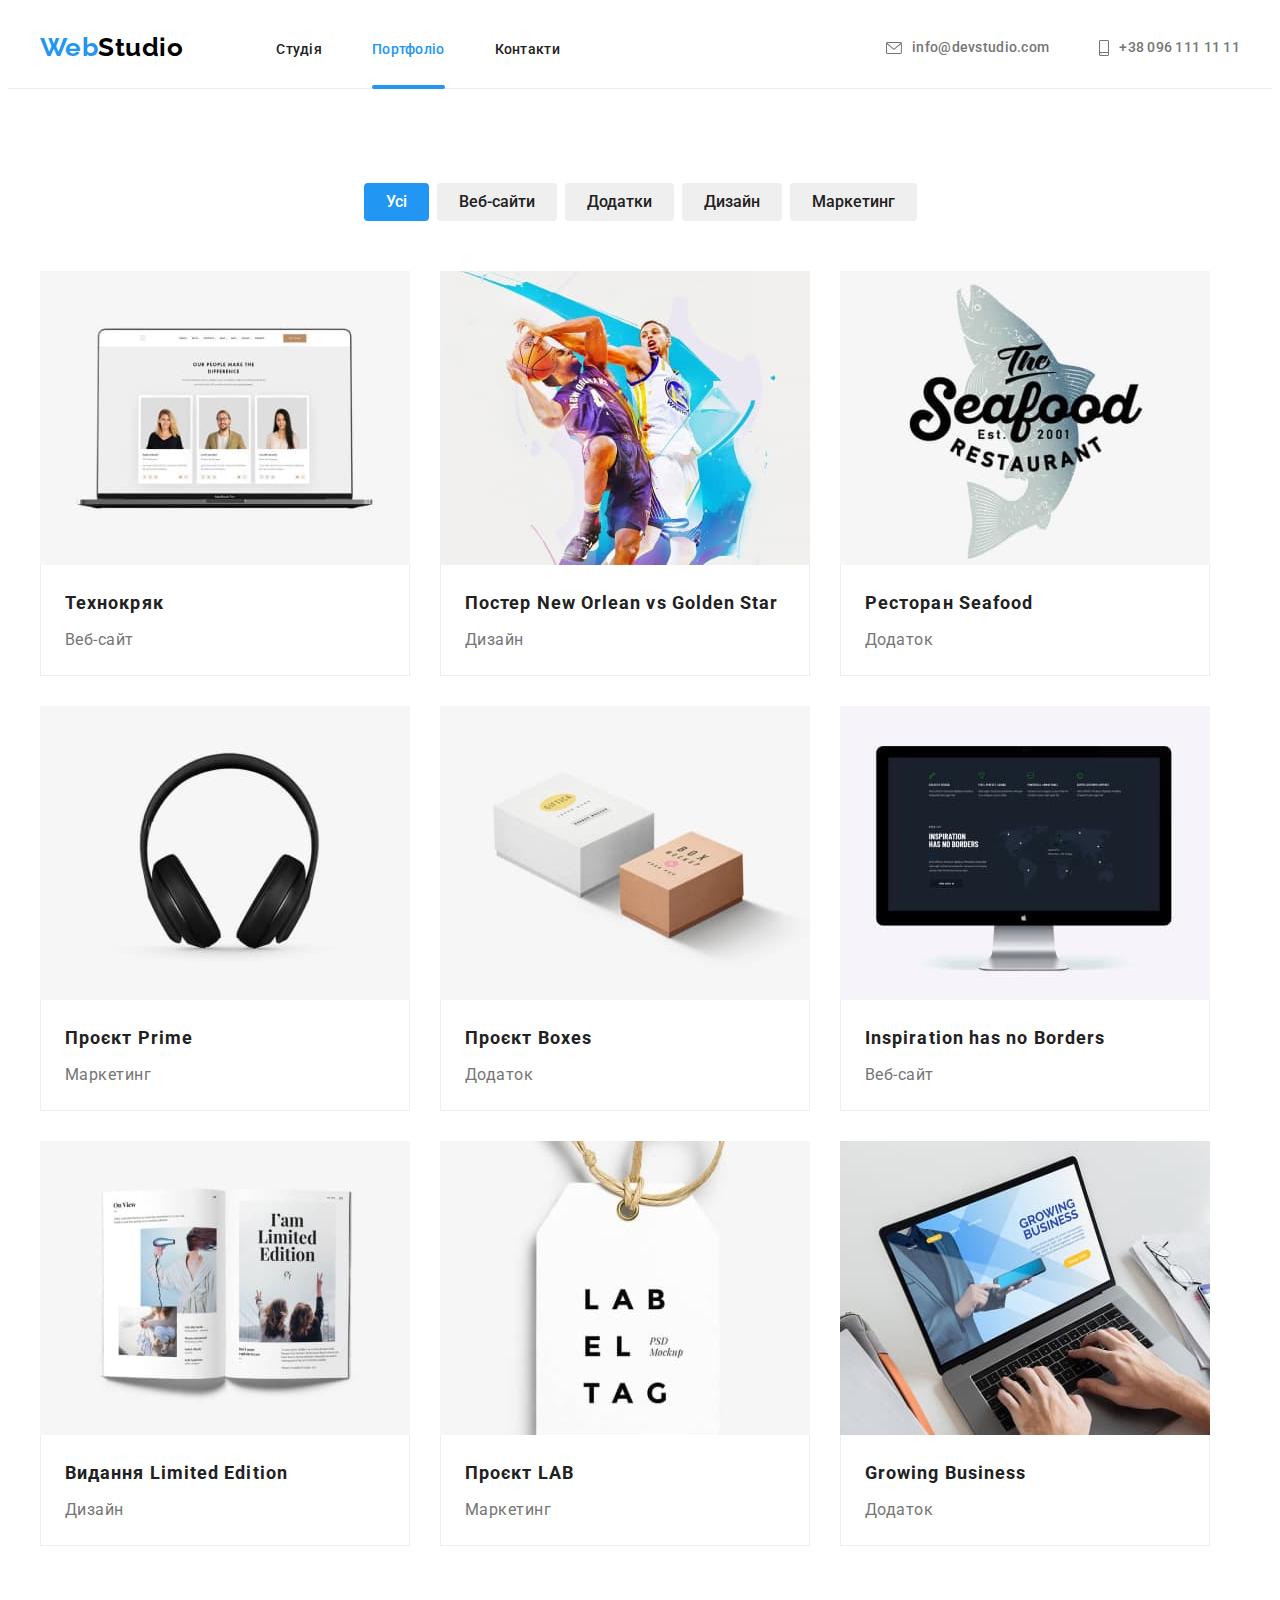
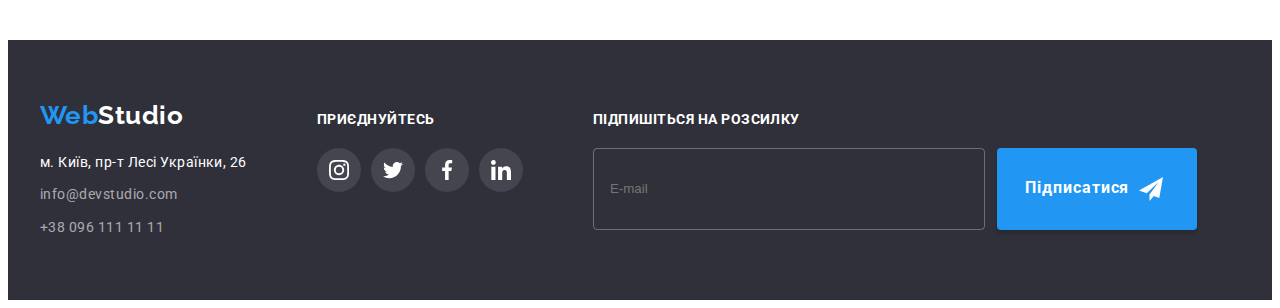
==== portfolio.html @ df845942 "initiolisation commit" ====
<!DOCTYPE html>
<html lang="uk">
  <head>
    <meta charset="UTF-8" />
    <meta http-equiv="X-UA-Compatible" content="IE=edge" />
    <meta name="viewport" content="width=device-width, initial-scale=1.0" />
    <link
      rel="stylesheet"
      href="https://cdnjs.cloudflare.com/ajax/libs/modern-normalize/1.1.0/modern-normalize.min.css"
      integrity="sha512-wpPYUAdjBVSE4KJnH1VR1HeZfpl1ub8YT/NKx4PuQ5NmX2tKuGu6U/JRp5y+Y8XG2tV+wKQpNHVUX03MfMFn9Q=="
      crossorigin="anonymous"
      referrerpolicy="no-referrer"
    />
    <link rel="preconnect" href="https://fonts.googleapis.com" />
    <link rel="preconnect" href="https://fonts.gstatic.com" crossorigin />
    <link rel="preconnect" href="https://fonts.googleapis.com" />
    <link rel="preconnect" href="https://fonts.gstatic.com" crossorigin />
    <link
      href="https://fonts.googleapis.com/css2?family=Raleway:wght@700&family=Roboto:wght@400;500;700;900&display=swap"
      rel="stylesheet"
    />
    <link rel="stylesheet" href="./css/styles.css" />
    <title>Portfolio</title>
  </head>
  <body>
    <header class="header">
      <div class="container header-nav">
        <nav class="flex">
          <a class="logo-header" href="./index.html">
            Web<span class="logo-accent-header">Studio</span></a
          >
          <ul class="list flex main-nav">
            <li class="nav-item">
              <a class="main-nav-link" href="./index.html">Студія</a>
            </li>
            <li class="nav-item">
              <a class="main-nav-link link-current" href="./portfolio.html"
                >Портфоліо</a
              >
            </li>
            <li class="nav-item">
              <a class="main-nav-link" href="">Контакти</a>
            </li>
          </ul>
        </nav>
        <ul class="list flex auth-nav">
          <li class="auth-nav-item">
            <a class="auth-nav-link" href="mailto:info@devstudio.com"
              ><svg class="auth-nav-svg" width="16" height="12">
                <use
                  href="./images/Sprite-optimized.svg#icon-envelope"
                ></use></svg
              >info@devstudio.com</a
            >
          </li>
          <li class="auth-nav-item">
            <a class="auth-nav-link" href="tel:+380961111111"
              ><svg class="auth-nav-svg" width="10" height="16">
                <use
                  href="./images/Sprite-optimized.svg#icon-smartphone"
                ></use></svg
              >+38 096 111 11 11</a
            >
          </li>
        </ul>
      </div>
    </header>
    <main>
      <section class="portfolio">
        <div class="container">
          <h1 class="visually-hidden">Портфоліо</h1>
          <ul class="list portfolio-list">
            <li class="portfolio-button-item">
              <button class="portfolio-button current" type="button">
                Усі
              </button>
            </li>
            <li class="portfolio-button-item">
              <button class="portfolio-button" type="button">Веб-сайти</button>
            </li>
            <li class="portfolio-button-item">
              <button class="portfolio-button" type="button">Додатки</button>
            </li>
            <li class="portfolio-button-item">
              <button class="portfolio-button" type="button">Дизайн</button>
            </li>
            <li class="portfolio-button-item">
              <button class="portfolio-button" type="button">Маркетинг</button>
            </li>
          </ul>
          <ul class="list galary-list">
            <li class="galary-list-item">
              <a href="#" class="galary-list-link">
                <div class="overlay-galary-picture">
                  <img
                    src="./images/portfolio-pic1.jpg"
                    alt="Ноутбук з відкритим веб сайтом"
                    width="370"
                  />
                  <div class="overlay-galary-text">
                    <p class="text">
                      Ресурс пропонує комплексні пропозиції з різним рівнем
                      функціоналу та сервісів. Все це дозволить відвідувачу
                      отримати вичерпні відомості про компанію чи приватну
                      особу.
                    </p>
                  </div>
                </div>
                <div class="portfolio-card-border">
                  <h2 class="portfolio-card-title">Технокряк</h2>
                  <p class="text-galary-list">Веб-сайт</p>
                </div>
              </a>
            </li>
            <li class="galary-list-item">
              <a href="#" class="galary-list-link">
                <div class="overlay-galary-picture">
                  <img
                    src="./images/portfolio-pic2.jpg"
                    alt="Два баскетболісти грають"
                    width="370"
                  />
                  <div class="overlay-galary-text">
                    <p class="text">
                      Ресурс пропонує комплексні пропозиції з різним рівнем
                      функціоналу та сервісів. Все це дозволить відвідувачу
                      отримати вичерпні відомості про компанію чи приватну
                      особу.
                    </p>
                  </div>
                </div>
                <div class="portfolio-card-border">
                  <h2 class="portfolio-card-title">
                    Постер New Orlean vs Golden Star
                  </h2>
                  <p class="text-galary-list">Дизайн</p>
                </div>
              </a>
            </li>
            <li class="galary-list-item">
              <a href="#" class="galary-list-link">
                <div class="overlay-galary-picture">
                  <img
                    src="./images/portfolio-pic3.jpg"
                    alt="Риба"
                    width="370"
                  />
                  <div class="overlay-galary-text">
                    <p class="text">
                      Ресурс пропонує комплексні пропозиції з різним рівнем
                      функціоналу та сервісів. Все це дозволить відвідувачу
                      отримати вичерпні відомості про компанію чи приватну
                      особу.
                    </p>
                  </div>
                </div>
                <div class="portfolio-card-border">
                  <h2 class="portfolio-card-title">Ресторан Seafood</h2>
                  <p class="text-galary-list">Додаток</p>
                </div>
              </a>
            </li>
            <li class="galary-list-item">
              <a href="#" class="galary-list-link">
                <div class="overlay-galary-picture">
                  <img
                    src="./images/portfolio-pic4.jpg"
                    alt="Чорні навушники"
                    width="370"
                  />
                  <div class="overlay-galary-text">
                    <p class="text">
                      Ресурс пропонує комплексні пропозиції з різним рівнем
                      функціоналу та сервісів. Все це дозволить відвідувачу
                      отримати вичерпні відомості про компанію чи приватну
                      особу.
                    </p>
                  </div>
                </div>
                <div class="portfolio-card-border">
                  <h2 class="portfolio-card-title">Проєкт Prime</h2>
                  <p class="text-galary-list">Маркетинг</p>
                </div>
              </a>
            </li>
            <li class="galary-list-item">
              <a href="#" class="galary-list-link">
                <div class="overlay-galary-picture">
                  <img
                    src="./images/portfolio-pic5.jpg"
                    alt="Дві коробки біла і коричнева"
                    width="370"
                  />
                  <div class="overlay-galary-text">
                    <p class="text">
                      Ресурс пропонує комплексні пропозиції з різним рівнем
                      функціоналу та сервісів. Все це дозволить відвідувачу
                      отримати вичерпні відомості про компанію чи приватну
                      особу.
                    </p>
                  </div>
                </div>
                <div class="portfolio-card-border">
                  <h2 class="portfolio-card-title">Проєкт Boxes</h2>
                  <p class="text-galary-list">Додаток</p>
                </div>
              </a>
            </li>
            <li class="galary-list-item">
              <a href="#" class="galary-list-link">
                <div class="overlay-galary-picture">
                  <img
                    src="./images/portfolio-pic6.jpg"
                    alt="Аймак з веб сайтом"
                    width="370"
                  />
                  <div class="overlay-galary-text">
                    <p class="text">
                      Ресурс пропонує комплексні пропозиції з різним рівнем
                      функціоналу та сервісів. Все це дозволить відвідувачу
                      отримати вичерпні відомості про компанію чи приватну
                      особу.
                    </p>
                  </div>
                </div>
                <div class="portfolio-card-border">
                  <h2 class="portfolio-card-title">
                    Inspiration has no Borders
                  </h2>
                  <p class="text-galary-list">Веб-сайт</p>
                </div>
              </a>
            </li>
            <li class="galary-list-item">
              <a href="#" class="galary-list-link">
                <div class="overlay-galary-picture">
                  <img
                    src="./images/portfolio-pic7.jpg"
                    alt="Книжка"
                    width="370"
                  />
                  <div class="overlay-galary-text">
                    <p class="text">
                      Ресурс пропонує комплексні пропозиції з різним рівнем
                      функціоналу та сервісів. Все це дозволить відвідувачу
                      отримати вичерпні відомості про компанію чи приватну
                      особу.
                    </p>
                  </div>
                </div>
                <div class="portfolio-card-border">
                  <h2 class="portfolio-card-title">Видання Limited Edition</h2>
                  <p class="text-galary-list">Дизайн</p>
                </div>
              </a>
            </li>
            <li class="galary-list-item">
              <a href="#" class="galary-list-link">
                <div class="overlay-galary-picture">
                  <img
                    src="./images/portfolio-pic8.jpg"
                    alt="Білий ярличок"
                    width="370"
                  />
                  <div class="overlay-galary-text">
                    <p class="text">
                      Ресурс пропонує комплексні пропозиції з різним рівнем
                      функціоналу та сервісів. Все це дозволить відвідувачу
                      отримати вичерпні відомості про компанію чи приватну
                      особу.
                    </p>
                  </div>
                </div>
                <div class="portfolio-card-border">
                  <h2 class="portfolio-card-title">Проєкт LAB</h2>
                  <p class="text-galary-list">Маркетинг</p>
                </div>
              </a>
            </li>
            <li class="galary-list-item">
              <a href="#" class="galary-list-link">
                <div class="overlay-galary-picture">
                  <img
                    src="./images/portfolio-pic9.jpg"
                    alt="Рука пише на клавіатурі ноутбука"
                    width="370"
                  />
                  <div class="overlay-galary-text">
                    <p class="text">
                      Ресурс пропонує комплексні пропозиції з різним рівнем
                      функціоналу та сервісів. Все це дозволить відвідувачу
                      отримати вичерпні відомості про компанію чи приватну
                      особу.
                    </p>
                  </div>
                </div>
                <div class="portfolio-card-border">
                  <h2 class="portfolio-card-title">Growing Business</h2>
                  <p class="text-galary-list">Додаток</p>
                </div>
              </a>
            </li>
          </ul>
        </div>
      </section>
    </main>
    <footer class="footer">
      <div class="container footer-container">
        <div class="footer-address">
          <a class="logo-footer" href="./index.html">
            Web<span class="logo-accent-footer">Studio</span></a
          >
          <address>
            <ul class="list footer-contacts">
              <li>
                <a
                  class="nav-link-footer"
                  href="https://goo.gl/maps/CPtrU1FHBa2aNyZL9"
                  target="_blank"
                  rel="noopener noreferrer nofollow"
                  >м. Київ, пр-т Лесі Українки, 26</a
                >
              </li>
              <li>
                <a class="nav-footer" href="info@devstudio.com"
                  >info@devstudio.com</a
                >
              </li>
              <li>
                <a class="nav-footer" href="+380961111111">+38 096 111 11 11</a>
              </li>
            </ul>
          </address>
        </div>
        <div>
          <h3 class="footer-link-title">приєднуйтесь</h3>
          <ul class="net-footer-list list">
            <li class="net-footer-list-item">
              <a href="" class="net-footer-link">
                <svg class="net-footer-svg" width="20" height="20">
                  <use
                    href="./images/Sprite-optimized.svg#icon-instagram"
                  ></use></svg
              ></a>
            </li>
            <li class="net-footer-list-item">
              <a href="" class="net-footer-link"
                ><svg class="net-footer-svg" width="20" height="20">
                  <use
                    href="./images/Sprite-optimized.svg#icon-twitter"
                  ></use></svg
              ></a>
            </li>
            <li class="net-footer-list-item">
              <a href="" class="net-footer-link"
                ><svg class="net-footer-svg" width="20" height="20">
                  <use
                    href="./images/Sprite-optimized.svg#icon-facebook"
                  ></use></svg
              ></a>
            </li>
            <li class="net-footer-list-item">
              <a href="" class="net-footer-link"
                ><svg class="net-footer-svg" width="20" height="20">
                  <use
                    href="./images/Sprite-optimized.svg#icon-linkedin"
                  ></use></svg
              ></a>
            </li>
          </ul>
        </div>
        <div>
          <form>
            <h3 class="footer-link-title">Підпишіться на розсилку</h3>
            <div class="footer-form">
              <label for="mail"
                ><input
                  type="email"
                  id="mail"
                  name="mail"
                  class="input-footer"
                  placeholder="E-mail"
              /></label>
              <button type="submit" class="footer-form-button">
                Підписатися <svg class="footer-button-svg" width="24" height="24">
                  <use
                    href="./images/Sprite-optimized.svg#icon-footer-button-svg"
                  ></use>
                </svg>
              </button>
              </div>
          </form>
        </div>
      </div>
    </footer>
  </body>
</html>
---- css/styles.css ----
:root{
    --primary-text-color:#757575;
    --primary-title-color: #212121;
    --accent-color: #2196f3;
    --primary-white-color: #fff;
    --cubic-bezier: cubic-bezier(0.4, 0, 0.2, 1)
}

    .visually-hidden {
        position: absolute;
        white-space: nowrap;
        width: 1px;
        height: 1px;
        overflow: hidden;
        border: 0;
        padding: 0;
        clip: rect(0 0 0 0);
        clip-path: inset(50%);
        margin: -1px;}

        img {
            display: block;
            max-width: 100%;
            height: auto;
        }
    
        .list {
            list-style: none}

        h1,
        h2,
        h3,
        h4,
        h5,
        h6,
        p,
        ul {
        padding: 0;
        margin: 0;
        }
        
    .container {
        width: 1200px;
        margin-left: auto;
        margin-right: auto;
        padding: 0 15px;

    }

    .flex {
        display: flex;
        align-items: center;
    }

    .header{
        border-bottom: 1px solid #ECECEC;
    }

    .header-nav{
        display: flex; 
        align-items: center;
        justify-content: space-between;
        }

.logo-header {
    margin-right: 93px;

    color: var(--accent-color);
    font-size: 26px;
    line-height: 1.19;
    font-family: "Raleway", sans-serif;
    font-weight: 700;
    }


body{
    background-color: var(--primary-white-color);
    color: var(--primary-text-color);
    font-family: "Roboto", sans-serif;
    letter-spacing: 0.03em;}

.logo-accent-header{   
    color: #000;}

.logo-accent-footer{
    color: var(--primary-white-color);
}




.main-nav .nav-item:not(:last-child){
    margin-right: 50px;
}

.main-nav-link {
    position: relative;
        padding-top: 32px;
    padding-bottom: 32px;
    
    color: var(--primary-title-color);
    font-weight: 500;
font-size: 14px;
line-height: 1.14;
letter-spacing: 0.02em;

transition: color 250ms var(--cubic-bezier);
}

.main-nav-link::after{
    position: absolute;
    content: '';
    left: 0;
    bottom: 0;
    transform: scaleX(0);
    transition: transform 250ms var(--cubic-bezier);

    
    width: 100%;
    height: 4px;

    background-color: #2196F3;
border-radius: 2px;
}

.main-nav-link:hover::after{
    transform: scaleX(1);

}

.flex .logo-header{
    padding: 24px 0 25px 0;
}

.main-nav-link:hover, .main-nav-link:focus {
color: var(--accent-color);}

.link-current {
    color: var(--accent-color);
    
}

.link-current::after {
    transform: scaleX(1);
        
}


.auth-nav-link {
    display: flex;
    align-items: center;
    gap: 10px;
    padding-top: 32px;
    padding-bottom: 32px;
    
    color: var(--primary-text-color);
    font-weight: 500;
font-size: 14px;
line-height: 1.14;
letter-spacing: 0.02em;

transition: color 250ms var(--cubic-bezier);
}

.auth-nav-link:hover, .auth-nav-link:focus { 
    color: var(--accent-color);
}

.auth-nav-link:hover .auth-nav-svg, .auth-nav-link:focus .auth-nav-svg { 
    fill: var(--accent-color);
}

    .auth-nav .auth-nav-item:not(:last-child){
        margin-right: 50px;
    }

    .auth-nav-svg{
        fill: var(--primary-text-color);
        transition: fill 250ms var(--cubic-bezier);
        }


.main-section{
    padding-top: 200px;
    padding-bottom: 200px;

    text-align: center;

    background-color:#C4C4C4;
    background-image: linear-gradient(to right, rgba(47, 48, 58, 0.4), rgba(47, 48, 58, 0.4)), url(../images/hero-optimized.jpg);
background-repeat: no-repeat;
background-position: 50% 50%;
max-width: 1600px;
margin: 0 auto;
background-size: cover;
}

h1{
    text-align: center;
        margin-left: auto;
    margin-right: auto;

    font-weight: 900;
font-size: 44px;
line-height: 1.35;
letter-spacing: 0.06em;
text-transform: uppercase;
color: var(--primary-white-color); }

.main-button{
margin-top: 30px;
padding: 10px 32px;
border: 0;

    color: var(--primary-white-color);
    background-color: var(--accent-color);
    font-family: inherit;
    font-weight: 700;
font-size: 16px;
line-height: 1.9;
letter-spacing: 0.05em;
box-shadow: 0px 4px 4px rgba(0, 0, 0, 0.15);
border-radius: 4px;
cursor: pointer; 

transition: background-color 250ms var(--cubic-bezier);
}

.main-button:hover, .main-button:focus {
    background-color: #188CE8;
}

.backdrop.is-hidden{
    opacity: 0;
    visibility: hidden;
    pointer-events: none;
}

.backdrop{
    position: fixed;
    top: 0;
    left: 0;
    z-index: 1;
    opacity: 1;

    width: 100%;
    height: 100%;
    background-color:rgba(0, 0, 0, 0.2);

    transition: opacity 250ms var(--cubic-bezier), visibility 250ms var(--cubic-bezier) ;
    }

    .backdrop.is-hidden .modal{
     transform: translate(-50%, -50%) scale(1.1);
     
     
    }

.modal{
    position: absolute;
    top: 50%;
    left: 50%;
    

    width: 528px;
    height: 581px;
    
    background-color: #fff;
    transform: translate(-50%, -50%) scale(1);
    transition: transform 250ms var(--cubic-bezier);
}

.close-modal{
    position: absolute;
    right: 8px;
    top: 8px;
   
    width: 30px;
    height: 30px;
    border-radius: 50%;
    border: 1px solid rgba(0, 0, 0, 0.1);
    cursor: pointer;

    background-color: var(--primary-white-color);
       
    transition: fill 250ms var(--cubic-bezier);
}

.close-modal:hover, .close-modal:focus{
    fill: var(--accent-color);
}

.advantages-section{
padding-top: 94px;
padding-bottom: 94px;}

.advantages {
    display: flex;
    
}

.background-swg-adwantages{
    height: 120px;
    background-color: #F5F4FA;
    margin-bottom: 30px;
    display: flex;
    align-items: center;
    justify-content: center;
    border-radius: 4px;
}

.form{
    width: 528px;
    padding: 40px;
}

.form-title-container{
    margin-bottom: 12px;
    text-align: center;
}

.form-title{
font-weight: 700;
font-size: 20px;
line-height: 1.15;

color: #212121;
}

.form-field{
    display: flex;
    flex-direction: column;
    margin-bottom: 10px;
}

.form-field input{
    height: 40px;
    padding-left: 40px;
    width: 100%;

    border: 1px solid rgba(33, 33, 33, 0.2);
    border-radius: 4px;
}

.form-field input::placeholder{
    color: rgba(117, 117, 117, 0.5);
    }

.form-label{
    margin-bottom: 4px;

    font-size: 12px;
}


textarea{
    height: 120px;
    padding: 12px 16px;

    resize: none;
    font-size: 12px;
    
    border: 1px solid rgba(33, 33, 33, 0.2);
    border-radius: 4px;

    transition: border-color 250ms var(--cubic-bezier);
}

textarea:hover, textarea:focus{
    border-color: var(--accent-color);
}

.checkbox-container{
    position: relative;
    display: flex;
    
    margin-top: 20px;
    
    font-size: 14px;
    line-height: 1.7;
    
}

.checkbox-svg{
    position: absolute;
    top: 50%;
    left: 14px;
    transform: translateY(-50%);

    fill: var(--primary-white-color);
    border: 2px solid #000;
    border-radius: 2px;
    background-color: var(--primary-white-color);
}

.agreement-link{
    position: relative;

    color: var(--accent-color);
    
}

.agreement-link::after{
    position: absolute;
    content: '';
    left: 0;
    bottom: 0;
    width: 100%;
    border-bottom: 1px solid var(--accent-color);
    
    

}

.checkbox-label{
    padding-left: 37px;
}


.checkbox-input:checked + .checkbox-svg{
    fill: var(--primary-white-color);
    background-color: var(--accent-color);
    border: none;
}  


.sumbit-button{
    margin-top: 30px;
    padding: 10px 52px;
    border: 0;
    
    color: var(--primary-white-color);
    background-color: var(--accent-color);
    font-family: inherit;
    font-weight: 700;
    font-size: 16px;
    line-height: 1.9;
    letter-spacing: 0.06em;
    box-shadow: 0px 4px 4px rgba(0, 0, 0, 0.15);
    border-radius: 4px;
    cursor: pointer; 
    
    transition: background-color 250ms var(--cubic-bezier);
    }
    
    .sumbit-button:hover, .sumbit-button:focus {
        background-color: #188CE8;
    }

.submit-button-container{
    display: flex;
    justify-content: center;
}

.form-control{
    position: relative;
}

.form-input{
    font-size: 14px;
    transition: border-color 250ms var(--cubic-bezier);
}

.form-input:hover, .form-input:focus {
    border-color: var(--accent-color);
}

.form-input:hover + .form-svg, .form-input:focus + .form-svg{
    fill: var(--accent-color);
}


.form-svg{
    position: absolute;
    top: 50%;
    left: 12px;
    transform: translateY(-50%);
    transition: fill 250ms var(--cubic-bezier);

    }

.advantages-item{
        width: 270px;
    
}

.advantages-item:not(:last-child){
    margin-right: 30px;
    margin-left: 0;
}

.title-advantage{
    margin-bottom: 10px;
    font-weight: 700;
font-size: 14px;
line-height: 1.14;

color: var(--primary-title-color);}

.text-advantages{
    font-weight: 400;
font-size: 14px;
line-height: 1.7;
}

.employment-section{
    padding-bottom: 94px;
}

.employment-title{
    margin-bottom: 50px;
    text-align: center;
    font-weight: 700;
    font-size: 36px;
    line-height: 1.16;
    
    color: var(--primary-title-color)}

.employment{
    display: flex;
        }

    .employment-item:not(:last-child){
        margin-right: 30px;
    }

    .employment-item{
        position: relative;
        overflow: hidden;
        }

    .employment-text{
        position: absolute;
        width: 100%;
        height: 70px;
        bottom: 0;
                                     
        padding-top: 27px;
        padding-bottom: 27px;

        background-color: rgba(47, 48, 58, 0.8);
    }

    .employment-title-img{
        font-weight: 700;
        font-size: 14px;
line-height: 1.14;
text-align: center;
text-transform: uppercase;

color: #FFFFFF;
    }

    

.team-section {
    padding-top: 94px;
    padding-bottom: 94px;
    background-color: #f5f4fA;}

.team-title{
        margin-bottom: 50px;
    
    text-align: center;
    font-weight: 700;
    font-size: 36px;
    line-height: 1.16;
        color: var(--primary-title-color)}

        .team-list{
            display: flex;
                    }

    

.card-team{ background-color: var(--primary-white-color);
width: 270px;
box-shadow: 0px 1px 3px rgba(0, 0, 0, 0.12), 0px 1px 1px rgba(0, 0, 0, 0.14), 0px 2px 1px rgba(0, 0, 0, 0.2);
border-radius: 0px 0px 4px 4px;

}

.card-team:not(:last-child){
    margin-right: 30px;
}

.card-team-title{
    margin-bottom: 10px;
    margin-top: 30px;

    font-weight: 500;
font-size: 16px;
line-height: 1.2;
text-align: center;
color: var(--primary-title-color);}

.card-team-text {
margin-bottom: 16px;

    font-size: 16px;
line-height: 1.2;
text-align: center;
}

.net-list{
    display: flex;
    justify-content: center;
    gap: 10px;
    padding-bottom: 30px;
}


.net-link {
    display: flex;
    justify-content: center;
    align-items: center;
    height: 44px;
    width: 44px;
    border-radius: 50%;
    
    transition: background-color 250ms var(--cubic-bezier);
   }

.net-link:hover, .net-link:focus{
    background-color: var(--accent-color);
    border-radius: 50%;
}

.net-link:hover .net-svg, .net-link:focus .net-svg{
    fill: var(--primary-white-color);

}

.net-svg{
    fill: #AFB1B8;
    transition: fill 250ms var(--cubic-bezier);
}


.clients-section {
    padding-top: 94px;
    padding-bottom: 94px;
}

.clients-title {
    margin-bottom: 50px;
    
    text-align: center;
    font-weight: 700;
    font-size: 36px;
    line-height: 1.16;
        color: var(--primary-title-color)
}

.clients-list {
    display: flex;
    gap: 30px;
}
.clients-list-item {
    width: calc((100%-150px)/6);
    
}

.clients-link {
    display: flex;
    justify-content: center;
    align-items: center;
    height: 92px;

    border: 1px solid #AFB1B8;
    border-radius: 4px;
   
    transition: border 250ms var(--cubic-bezier);
    }

    .clients-link:hover, .clients-link:focus{
        border: 1px solid var(--accent-color);
        border-radius: 4px; 
    }

    .clients-link:hover .clients-svg,.clients-link:focus .clients-svg{
        fill: var(--accent-color);
    }

.clients-svg{
    fill: #AFB1B8;
    transition: fill 250ms var(--cubic-bezier);
}



.logo-footer {
    display: block;
margin-bottom: 20px;

    color: var(--accent-color);
    font-size: 26px;
    line-height: 1.19;
    font-family: "Raleway", sans-serif;
    font-weight: 700;
    }
.footer-address{
    display: flex;
    flex-direction: column;
    
}

.footer-container{
    display: flex;
    align-items: baseline;
    gap: 70px;
}

.footer-link{
    padding-top: 12px;
}

.footer-link-title{
padding-bottom: 20px;

font-weight: 700;
font-size: 14px;
line-height: 1.14;
text-transform: uppercase;

color: var(--primary-white-color);


}

    .footer-contacts{
        display: flex;
        flex-direction: column;
        gap: 9px;
        }

    .net-footer-list{
        display: flex;
        justify-content: center;
        gap: 10px;
        
    }
    
    
    .net-footer-link {
        display: flex;
        justify-content: center;
        align-items: center;
        height: 44px;
        width: 44px;

        background-color: rgba(255, 255, 255, 0.1);
        border-radius: 50%;
 
        transition: background-color 250ms var(--cubic-bezier);
        }
    
    .net-footer-link:hover, .net-footer-link:focus{
        background-color: var(--accent-color);
        border-radius: 50%;
    }
    
    
    .net-footer-svg{
        fill: var(--primary-white-color)
    }

a {text-decoration: none;}

.portfolio{
padding-top: 94px;
padding-bottom: 94px;    
}

.portfolio-list{
    display: flex;
    justify-content: center;

    margin-bottom: 50px;
}

.portfolio-button-item:not(:last-child){
    margin-right: 8px;
}

    .portfolio-button{
        display: inline-block;
        padding: 6px 22px;

font-family: inherit;
font-weight: 500;
font-size: 16px;
line-height: 1.6;
text-align: center;
border-radius: 4px;
border: 0;
color: var(--primary-title-color);

transition: background-color 250ms var(--cubic-bezier),box-shadow 250ms var(--cubic-bezier),color 250ms var(--cubic-bezier);

}

.portfolio-button:hover, .portfolio-button:focus, .portfolio-button:active{
    color: var(--primary-white-color);
    background-color: var(--accent-color);
    box-shadow: 0px 3px 1px rgba(0, 0, 0, 0.1), 0px 1px 2px rgba(0, 0, 0, 0.08), 0px 2px 2px rgba(0, 0, 0, 0.12);
border-radius: 4px;}

.portfolio-card-title {
    margin-bottom: 4px;

font-weight: 700;
font-size: 18px;
line-height: 2;
letter-spacing: 0.06em;
color: var(--primary-title-color);}

.portfolio-card-border{
    padding: 20px 24px;

    border-bottom: 1px solid #EEEEEE;
    border-left: 1px solid #EEEEEE;
    border-right: 1px solid #EEEEEE;
    }

.galary-list{
    display: flex;
    flex-wrap: wrap;
    margin: -15px;
    }

.galary-list-item{
    width: 370px;
    margin: 15px;
    
}

.galary-list-link{
    display: block;

    transition: box-shadow 250ms var(--cubic-bezier);
}

.galary-list-link:hover, .galary-list-link:focus{
    box-shadow: 0px 1px 1px rgba(0, 0, 0, 0.12), 0px 4px 4px rgba(0, 0, 0, 0.06), 1px 4px 6px rgba(0, 0, 0, 0.16);
}


.overlay-galary-picture {
    position: relative;
    overflow: hidden;
    
}
.overlay-galary-text {
    position: absolute;
    width: 100%;
    height: 100%;
    transition: transform 250ms cubic-bezier(0.4, 0, 0.2, 1);
    
    padding: 63px 24px;

    background-color: rgba(33, 150, 243, 0.9);
    
}

.galary-list-link:hover .overlay-galary-text, .galary-list-link:focus .overlay-galary-text {
    transform: translateY(-100%);
    
    }

.text{
    color: var(--primary-white-color);
    font-size: 18px;
    line-height: 1.55;
}

.text-galary-list{
    color: var(--primary-text-color);
    font-size: 16px;
    line-height: 1.875;
}

.footer {
    background-color: #2f303a;
    padding: 60px 0;

}


address{font-style: normal;}

.nav-footer {
    font-weight: 400;
    font-size: 14px;
    line-height: 1.7;
    color: rgba(255, 255, 255, 0.6);
    
    transition: color 250ms var(--cubic-bezier);
    }

.nav-link-footer{
    font-weight: 400;
    font-size: 14px;
    line-height: 1.7;
    
    color: var(--primary-white-color);
    
}

    .nav-footer:hover, .nav-footer:focus {
        color: var(--accent-color);
    }

    .footer-form-button{
        display: flex;
        align-items: center;
        gap: 10px;

        padding: 10px 28px;
        border: 0;
        min-width: 200px;
        
        text-align: left;
        color: var(--primary-white-color);
        background-color: var(--accent-color);
        font-family: inherit;
        font-weight: 700;
        font-size: 16px;
        line-height: 1.9;
        letter-spacing: 0.06em;
        box-shadow: 0px 4px 4px rgba(0, 0, 0, 0.15);
        border-radius: 4px;
        cursor: pointer; 
        
        transition: background-color 250ms var(--cubic-bezier);
        }
    
.footer-form-button:hover, .footer-form-button:focus {
background-color: #188CE8;
}

.footer-button-svg{
    fill: var(--primary-white-color);
}

.footer-form{
    display: flex;
    gap: 12px;
}

.input-footer{
width: 358px;
height: 50px;

padding: 15px 16px;


background-color: transparent;
color: var(--primary-white-color);

border: 1px solid rgba(255, 255, 255, 0.3);
border-radius: 4px;
}


input:-webkit-autofill,
input:-webkit-autofill:focus {
    transition: background-color 600000s 0s, color 600000s 0s;
}
input[data-autocompleted] {
    background-color: transparent !important;
}

.current{background-color: var(--accent-color);
color: var(--primary-white-color);}
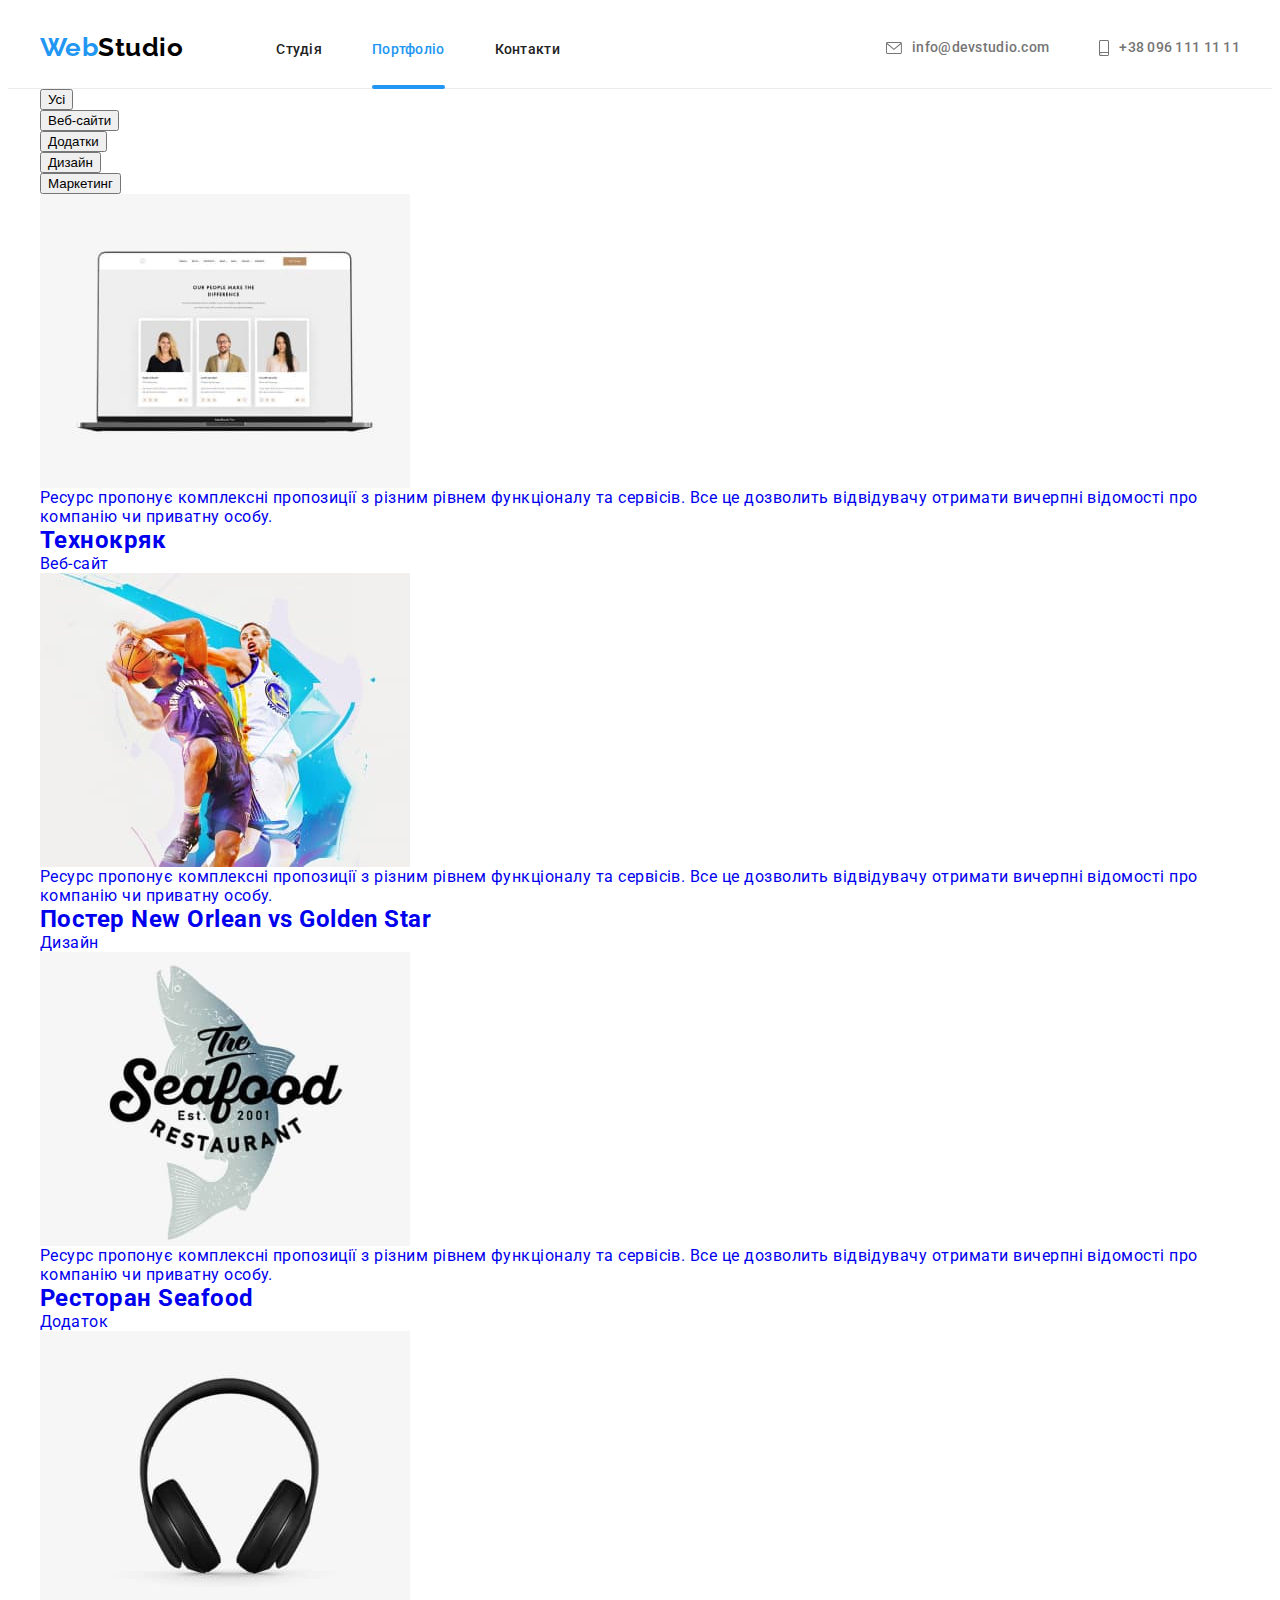
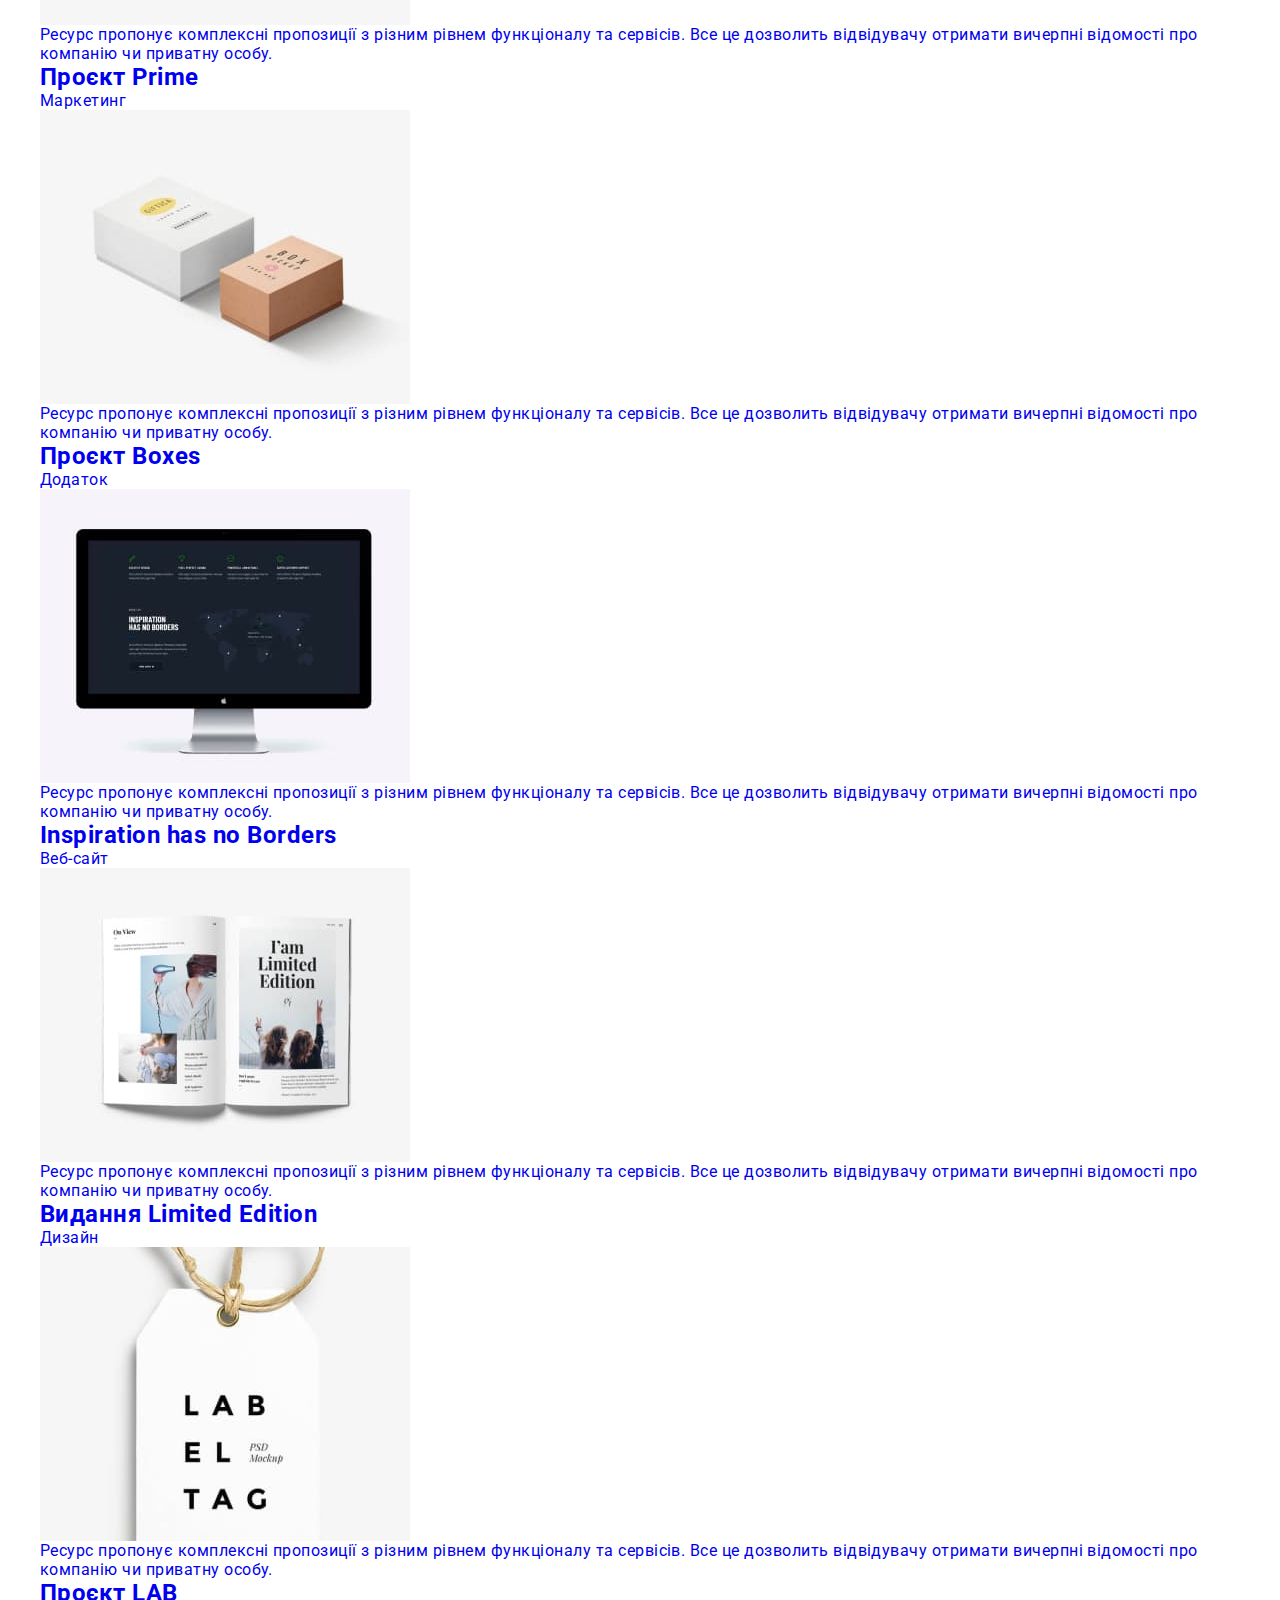
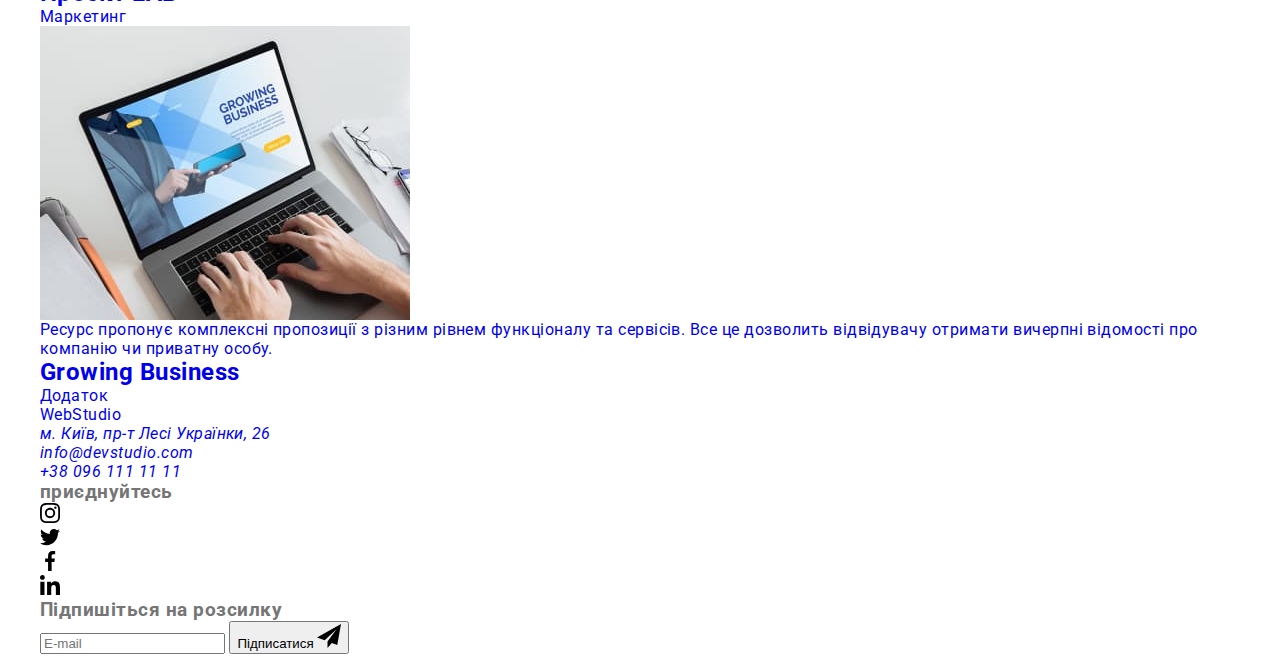
==== commit cd864b35: "started add sass in project" ====
--- a/portfolio.html
+++ b/portfolio.html
@@ -19,43 +19,43 @@
       href="https://fonts.googleapis.com/css2?family=Raleway:wght@700&family=Roboto:wght@400;500;700;900&display=swap"
       rel="stylesheet"
     />
-    <link rel="stylesheet" href="./css/styles.css" />
+    <link rel="stylesheet" href="./css/portfolio.min.css" />
     <title>Portfolio</title>
   </head>
   <body>
     <header class="header">
       <div class="container header-nav">
         <nav class="flex">
-          <a class="logo-header" href="./index.html">
-            Web<span class="logo-accent-header">Studio</span></a
+          <a class="header__logo" href="./index.html">
+            Web<span class="header__logo-accent">Studio</span></a
           >
           <ul class="list flex main-nav">
-            <li class="nav-item">
-              <a class="main-nav-link" href="./index.html">Студія</a>
-            </li>
-            <li class="nav-item">
-              <a class="main-nav-link link-current" href="./portfolio.html"
+            <li class="main-nav__item">
+              <a class="main-nav__link" href="./index.html">Студія</a>
+            </li>
+            <li class="main-nav__item">
+              <a class="main-nav__link link-current" href="./portfolio.html"
                 >Портфоліо</a
               >
             </li>
-            <li class="nav-item">
-              <a class="main-nav-link" href="">Контакти</a>
+            <li class="main-nav__item">
+              <a class="main-nav__link" href="">Контакти</a>
             </li>
           </ul>
         </nav>
         <ul class="list flex auth-nav">
-          <li class="auth-nav-item">
-            <a class="auth-nav-link" href="mailto:info@devstudio.com"
-              ><svg class="auth-nav-svg" width="16" height="12">
+          <li class="auth-nav__item">
+            <a class="auth-nav__link" href="mailto:info@devstudio.com"
+              ><svg class="auth-nav__icon" width="16" height="12">
                 <use
                   href="./images/Sprite-optimized.svg#icon-envelope"
                 ></use></svg
               >info@devstudio.com</a
             >
           </li>
-          <li class="auth-nav-item">
-            <a class="auth-nav-link" href="tel:+380961111111"
-              ><svg class="auth-nav-svg" width="10" height="16">
+          <li class="auth-nav__item">
+            <a class="auth-nav__link" href="tel:+380961111111"
+              ><svg class="auth-nav__icon" width="10" height="16">
                 <use
                   href="./images/Sprite-optimized.svg#icon-smartphone"
                 ></use></svg
@@ -69,234 +69,232 @@
       <section class="portfolio">
         <div class="container">
           <h1 class="visually-hidden">Портфоліо</h1>
-          <ul class="list portfolio-list">
-            <li class="portfolio-button-item">
-              <button class="portfolio-button current" type="button">
+          <ul class="list portfolio__list">
+            <li class="portfolio__button-item">
+              <button class="portfolio__button current" type="button">
                 Усі
               </button>
             </li>
-            <li class="portfolio-button-item">
-              <button class="portfolio-button" type="button">Веб-сайти</button>
-            </li>
-            <li class="portfolio-button-item">
-              <button class="portfolio-button" type="button">Додатки</button>
-            </li>
-            <li class="portfolio-button-item">
-              <button class="portfolio-button" type="button">Дизайн</button>
-            </li>
-            <li class="portfolio-button-item">
-              <button class="portfolio-button" type="button">Маркетинг</button>
+            <li class="portfolio__button-item">
+              <button class="portfolio__button" type="button">Веб-сайти</button>
+            </li>
+            <li class="portfolio__button-item">
+              <button class="portfolio__button" type="button">Додатки</button>
+            </li>
+            <li class="portfolio__button-item">
+              <button class="portfolio__button" type="button">Дизайн</button>
+            </li>
+            <li class="portfolio__button-item">
+              <button class="portfolio__button" type="button">Маркетинг</button>
             </li>
           </ul>
-          <ul class="list galary-list">
-            <li class="galary-list-item">
-              <a href="#" class="galary-list-link">
-                <div class="overlay-galary-picture">
+          <ul class="list galary__list">
+            <li class="galary__item">
+              <a href="#" class="galary__link">
+                <div class="galary__overlay-picture">
                   <img
                     src="./images/portfolio-pic1.jpg"
                     alt="Ноутбук з відкритим веб сайтом"
                     width="370"
                   />
-                  <div class="overlay-galary-text">
-                    <p class="text">
-                      Ресурс пропонує комплексні пропозиції з різним рівнем
-                      функціоналу та сервісів. Все це дозволить відвідувачу
-                      отримати вичерпні відомості про компанію чи приватну
-                      особу.
-                    </p>
-                  </div>
-                </div>
-                <div class="portfolio-card-border">
-                  <h2 class="portfolio-card-title">Технокряк</h2>
-                  <p class="text-galary-list">Веб-сайт</p>
-                </div>
-              </a>
-            </li>
-            <li class="galary-list-item">
-              <a href="#" class="galary-list-link">
-                <div class="overlay-galary-picture">
+                  <div class="galary__overlay-text">
+                    <p class="galary__text">
+                      Ресурс пропонує комплексні пропозиції з різним рівнем
+                      функціоналу та сервісів. Все це дозволить відвідувачу
+                      отримати вичерпні відомості про компанію чи приватну
+                      особу.
+                    </p>
+                  </div>
+                </div>
+                <div class="galary__card-border">
+                  <h2 class="galary__card-title">Технокряк</h2>
+                  <p class="galary__card-text">Веб-сайт</p>
+                </div>
+              </a>
+            </li>
+            <li class="galary__item">
+              <a href="#" class="galary__link">
+                <div class="galary__overlay-picture">
                   <img
                     src="./images/portfolio-pic2.jpg"
                     alt="Два баскетболісти грають"
                     width="370"
                   />
-                  <div class="overlay-galary-text">
-                    <p class="text">
-                      Ресурс пропонує комплексні пропозиції з різним рівнем
-                      функціоналу та сервісів. Все це дозволить відвідувачу
-                      отримати вичерпні відомості про компанію чи приватну
-                      особу.
-                    </p>
-                  </div>
-                </div>
-                <div class="portfolio-card-border">
-                  <h2 class="portfolio-card-title">
+                  <div class="galary__overlay-text">
+                    <p class="galary__text">
+                      Ресурс пропонує комплексні пропозиції з різним рівнем
+                      функціоналу та сервісів. Все це дозволить відвідувачу
+                      отримати вичерпні відомості про компанію чи приватну
+                      особу.
+                    </p>
+                  </div>
+                </div>
+                <div class="galary__card-border">
+                  <h2 class="galary__card-title">
                     Постер New Orlean vs Golden Star
                   </h2>
-                  <p class="text-galary-list">Дизайн</p>
-                </div>
-              </a>
-            </li>
-            <li class="galary-list-item">
-              <a href="#" class="galary-list-link">
-                <div class="overlay-galary-picture">
+                  <p class="galary__card-text">Дизайн</p>
+                </div>
+              </a>
+            </li>
+            <li class="galary__item">
+              <a href="#" class="galary__link">
+                <div class="galary__overlay-picture">
                   <img
                     src="./images/portfolio-pic3.jpg"
                     alt="Риба"
                     width="370"
                   />
-                  <div class="overlay-galary-text">
-                    <p class="text">
-                      Ресурс пропонує комплексні пропозиції з різним рівнем
-                      функціоналу та сервісів. Все це дозволить відвідувачу
-                      отримати вичерпні відомості про компанію чи приватну
-                      особу.
-                    </p>
-                  </div>
-                </div>
-                <div class="portfolio-card-border">
-                  <h2 class="portfolio-card-title">Ресторан Seafood</h2>
-                  <p class="text-galary-list">Додаток</p>
-                </div>
-              </a>
-            </li>
-            <li class="galary-list-item">
-              <a href="#" class="galary-list-link">
-                <div class="overlay-galary-picture">
+                  <div class="galary__overlay-text">
+                    <p class="galary__text">
+                      Ресурс пропонує комплексні пропозиції з різним рівнем
+                      функціоналу та сервісів. Все це дозволить відвідувачу
+                      отримати вичерпні відомості про компанію чи приватну
+                      особу.
+                    </p>
+                  </div>
+                </div>
+                <div class="galary__card-border">
+                  <h2 class="galary__card-title">Ресторан Seafood</h2>
+                  <p class="galary__card-text">Додаток</p>
+                </div>
+              </a>
+            </li>
+            <li class="galary__item">
+              <a href="#" class="galary__link">
+                <div class="galary__overlay-picture">
                   <img
                     src="./images/portfolio-pic4.jpg"
                     alt="Чорні навушники"
                     width="370"
                   />
-                  <div class="overlay-galary-text">
-                    <p class="text">
-                      Ресурс пропонує комплексні пропозиції з різним рівнем
-                      функціоналу та сервісів. Все це дозволить відвідувачу
-                      отримати вичерпні відомості про компанію чи приватну
-                      особу.
-                    </p>
-                  </div>
-                </div>
-                <div class="portfolio-card-border">
-                  <h2 class="portfolio-card-title">Проєкт Prime</h2>
-                  <p class="text-galary-list">Маркетинг</p>
-                </div>
-              </a>
-            </li>
-            <li class="galary-list-item">
-              <a href="#" class="galary-list-link">
-                <div class="overlay-galary-picture">
+                  <div class="galary__overlay-text">
+                    <p class="galary__text">
+                      Ресурс пропонує комплексні пропозиції з різним рівнем
+                      функціоналу та сервісів. Все це дозволить відвідувачу
+                      отримати вичерпні відомості про компанію чи приватну
+                      особу.
+                    </p>
+                  </div>
+                </div>
+                <div class="galary__card-border">
+                  <h2 class="galary__card-title">Проєкт Prime</h2>
+                  <p class="galary__card-text">Маркетинг</p>
+                </div>
+              </a>
+            </li>
+            <li class="galary__item">
+              <a href="#" class="galary__link">
+                <div class="galary__overlay-picture">
                   <img
                     src="./images/portfolio-pic5.jpg"
                     alt="Дві коробки біла і коричнева"
                     width="370"
                   />
-                  <div class="overlay-galary-text">
-                    <p class="text">
-                      Ресурс пропонує комплексні пропозиції з різним рівнем
-                      функціоналу та сервісів. Все це дозволить відвідувачу
-                      отримати вичерпні відомості про компанію чи приватну
-                      особу.
-                    </p>
-                  </div>
-                </div>
-                <div class="portfolio-card-border">
-                  <h2 class="portfolio-card-title">Проєкт Boxes</h2>
-                  <p class="text-galary-list">Додаток</p>
-                </div>
-              </a>
-            </li>
-            <li class="galary-list-item">
-              <a href="#" class="galary-list-link">
-                <div class="overlay-galary-picture">
+                  <div class="galary__overlay-text">
+                    <p class="galary__text">
+                      Ресурс пропонує комплексні пропозиції з різним рівнем
+                      функціоналу та сервісів. Все це дозволить відвідувачу
+                      отримати вичерпні відомості про компанію чи приватну
+                      особу.
+                    </p>
+                  </div>
+                </div>
+                <div class="galary__card-border">
+                  <h2 class="galary__card-title">Проєкт Boxes</h2>
+                  <p class="galary__card-text">Додаток</p>
+                </div>
+              </a>
+            </li>
+            <li class="galary__item">
+              <a href="#" class="galary__link">
+                <div class="galary__overlay-picture">
                   <img
                     src="./images/portfolio-pic6.jpg"
                     alt="Аймак з веб сайтом"
                     width="370"
                   />
-                  <div class="overlay-galary-text">
-                    <p class="text">
-                      Ресурс пропонує комплексні пропозиції з різним рівнем
-                      функціоналу та сервісів. Все це дозволить відвідувачу
-                      отримати вичерпні відомості про компанію чи приватну
-                      особу.
-                    </p>
-                  </div>
-                </div>
-                <div class="portfolio-card-border">
-                  <h2 class="portfolio-card-title">
-                    Inspiration has no Borders
-                  </h2>
-                  <p class="text-galary-list">Веб-сайт</p>
-                </div>
-              </a>
-            </li>
-            <li class="galary-list-item">
-              <a href="#" class="galary-list-link">
-                <div class="overlay-galary-picture">
+                  <div class="galary__overlay-text">
+                    <p class="galary__text">
+                      Ресурс пропонує комплексні пропозиції з різним рівнем
+                      функціоналу та сервісів. Все це дозволить відвідувачу
+                      отримати вичерпні відомості про компанію чи приватну
+                      особу.
+                    </p>
+                  </div>
+                </div>
+                <div class="galary__card-border">
+                  <h2 class="galary__card-title">Inspiration has no Borders</h2>
+                  <p class="galary__card-text">Веб-сайт</p>
+                </div>
+              </a>
+            </li>
+            <li class="galary__item">
+              <a href="#" class="galary__link">
+                <div class="galary__overlay-picture">
                   <img
                     src="./images/portfolio-pic7.jpg"
                     alt="Книжка"
                     width="370"
                   />
-                  <div class="overlay-galary-text">
-                    <p class="text">
-                      Ресурс пропонує комплексні пропозиції з різним рівнем
-                      функціоналу та сервісів. Все це дозволить відвідувачу
-                      отримати вичерпні відомості про компанію чи приватну
-                      особу.
-                    </p>
-                  </div>
-                </div>
-                <div class="portfolio-card-border">
-                  <h2 class="portfolio-card-title">Видання Limited Edition</h2>
-                  <p class="text-galary-list">Дизайн</p>
-                </div>
-              </a>
-            </li>
-            <li class="galary-list-item">
-              <a href="#" class="galary-list-link">
-                <div class="overlay-galary-picture">
+                  <div class="galary__overlay-text">
+                    <p class="galary__text">
+                      Ресурс пропонує комплексні пропозиції з різним рівнем
+                      функціоналу та сервісів. Все це дозволить відвідувачу
+                      отримати вичерпні відомості про компанію чи приватну
+                      особу.
+                    </p>
+                  </div>
+                </div>
+                <div class="galary__card-border">
+                  <h2 class="galary__card-title">Видання Limited Edition</h2>
+                  <p class="galary__card-text">Дизайн</p>
+                </div>
+              </a>
+            </li>
+            <li class="galary__item">
+              <a href="#" class="galary__link">
+                <div class="galary__overlay-picture">
                   <img
                     src="./images/portfolio-pic8.jpg"
                     alt="Білий ярличок"
                     width="370"
                   />
-                  <div class="overlay-galary-text">
-                    <p class="text">
-                      Ресурс пропонує комплексні пропозиції з різним рівнем
-                      функціоналу та сервісів. Все це дозволить відвідувачу
-                      отримати вичерпні відомості про компанію чи приватну
-                      особу.
-                    </p>
-                  </div>
-                </div>
-                <div class="portfolio-card-border">
-                  <h2 class="portfolio-card-title">Проєкт LAB</h2>
-                  <p class="text-galary-list">Маркетинг</p>
-                </div>
-              </a>
-            </li>
-            <li class="galary-list-item">
-              <a href="#" class="galary-list-link">
-                <div class="overlay-galary-picture">
+                  <div class="galary__overlay-text">
+                    <p class="galary__text">
+                      Ресурс пропонує комплексні пропозиції з різним рівнем
+                      функціоналу та сервісів. Все це дозволить відвідувачу
+                      отримати вичерпні відомості про компанію чи приватну
+                      особу.
+                    </p>
+                  </div>
+                </div>
+                <div class="galary__card-border">
+                  <h2 class="galary__card-title">Проєкт LAB</h2>
+                  <p class="galary__card-text">Маркетинг</p>
+                </div>
+              </a>
+            </li>
+            <li class="galary__item">
+              <a href="#" class="galary__link">
+                <div class="galary__overlay-picture">
                   <img
                     src="./images/portfolio-pic9.jpg"
                     alt="Рука пише на клавіатурі ноутбука"
                     width="370"
                   />
-                  <div class="overlay-galary-text">
-                    <p class="text">
-                      Ресурс пропонує комплексні пропозиції з різним рівнем
-                      функціоналу та сервісів. Все це дозволить відвідувачу
-                      отримати вичерпні відомості про компанію чи приватну
-                      особу.
-                    </p>
-                  </div>
-                </div>
-                <div class="portfolio-card-border">
-                  <h2 class="portfolio-card-title">Growing Business</h2>
-                  <p class="text-galary-list">Додаток</p>
+                  <div class="galary__overlay-text">
+                    <p class="galary__text">
+                      Ресурс пропонує комплексні пропозиції з різним рівнем
+                      функціоналу та сервісів. Все це дозволить відвідувачу
+                      отримати вичерпні відомості про компанію чи приватну
+                      особу.
+                    </p>
+                  </div>
+                </div>
+                <div class="galary__card-border">
+                  <h2 class="galary__card-title">Growing Business</h2>
+                  <p class="galary__card-text">Додаток</p>
                 </div>
               </a>
             </li>
@@ -306,15 +304,15 @@
     </main>
     <footer class="footer">
       <div class="container footer-container">
-        <div class="footer-address">
-          <a class="logo-footer" href="./index.html">
-            Web<span class="logo-accent-footer">Studio</span></a
+        <div class="footer__address">
+          <a class="footer__logo" href="./index.html">
+            Web<span class="footer__logo-accent">Studio</span></a
           >
           <address>
-            <ul class="list footer-contacts">
+            <ul class="list footer__contacts">
               <li>
                 <a
-                  class="nav-link-footer"
+                  class="footer__nav-link"
                   href="https://goo.gl/maps/CPtrU1FHBa2aNyZL9"
                   target="_blank"
                   rel="noopener noreferrer nofollow"
@@ -322,46 +320,48 @@
                 >
               </li>
               <li>
-                <a class="nav-footer" href="info@devstudio.com"
+                <a class="footer__nav" href="mailto:info@devstudio.com"
                   >info@devstudio.com</a
                 >
               </li>
               <li>
-                <a class="nav-footer" href="+380961111111">+38 096 111 11 11</a>
+                <a class="footer__nav" href="tel:+380961111111"
+                  >+38 096 111 11 11</a
+                >
               </li>
             </ul>
           </address>
         </div>
         <div>
-          <h3 class="footer-link-title">приєднуйтесь</h3>
-          <ul class="net-footer-list list">
-            <li class="net-footer-list-item">
-              <a href="" class="net-footer-link">
-                <svg class="net-footer-svg" width="20" height="20">
+          <h3 class="footer__link-title">приєднуйтесь</h3>
+          <ul class="footer__net-list list">
+            <li class="footer__net-item">
+              <a href="" class="footer__net-link">
+                <svg class="footer__net-icon" width="20" height="20">
                   <use
                     href="./images/Sprite-optimized.svg#icon-instagram"
                   ></use></svg
               ></a>
             </li>
-            <li class="net-footer-list-item">
-              <a href="" class="net-footer-link"
-                ><svg class="net-footer-svg" width="20" height="20">
+            <li class="footer__net-item">
+              <a href="" class="footer__net-link"
+                ><svg class="footer__net-icon" width="20" height="20">
                   <use
                     href="./images/Sprite-optimized.svg#icon-twitter"
                   ></use></svg
               ></a>
             </li>
-            <li class="net-footer-list-item">
-              <a href="" class="net-footer-link"
-                ><svg class="net-footer-svg" width="20" height="20">
+            <li class="footer__net-item">
+              <a href="" class="footer__net-link"
+                ><svg class="footer__net-icon" width="20" height="20">
                   <use
                     href="./images/Sprite-optimized.svg#icon-facebook"
                   ></use></svg
               ></a>
             </li>
-            <li class="net-footer-list-item">
-              <a href="" class="net-footer-link"
-                ><svg class="net-footer-svg" width="20" height="20">
+            <li class="footer__net-item">
+              <a href="" class="footer__net-link"
+                ><svg class="footer__net-icon" width="20" height="20">
                   <use
                     href="./images/Sprite-optimized.svg#icon-linkedin"
                   ></use></svg
@@ -371,24 +371,25 @@
         </div>
         <div>
           <form>
-            <h3 class="footer-link-title">Підпишіться на розсилку</h3>
-            <div class="footer-form">
+            <h3 class="footer__link-title">Підпишіться на розсилку</h3>
+            <div class="footer__form">
               <label for="mail"
                 ><input
                   type="email"
                   id="mail"
                   name="mail"
-                  class="input-footer"
+                  class="footer__input"
                   placeholder="E-mail"
               /></label>
-              <button type="submit" class="footer-form-button">
-                Підписатися <svg class="footer-button-svg" width="24" height="24">
+              <button type="submit" class="footer__form-button">
+                Підписатися
+                <svg class="footer__button-icon" width="24" height="24">
                   <use
                     href="./images/Sprite-optimized.svg#icon-footer-button-svg"
                   ></use>
                 </svg>
               </button>
-              </div>
+            </div>
           </form>
         </div>
       </div>
--- a/css/portfolio.min.css
+++ b/css/portfolio.min.css
@@ -0,0 +1 @@
+.visually-hidden{position:absolute;white-space:nowrap;width:1px;height:1px;overflow:hidden;border:0;padding:0;clip:rect(0 0 0 0);-webkit-clip-path:inset(50%);clip-path:inset(50%);margin:-1px}img{display:block;max-width:100%;height:auto}.list{list-style:none}h1,h2,h3,h4,h5,h6,p,ul{padding:0;margin:0}.container{width:1200px;margin-left:auto;margin-right:auto;padding:0 15px}.flex{display:-webkit-box;display:-ms-flexbox;display:flex;-webkit-box-align:center;-ms-flex-align:center;align-items:center}a{text-decoration:none}body{background-color:#fff;color:#757575;font-family:"Roboto",sans-serif;letter-spacing:.03em}.header{border-bottom:1px solid #ececec}.header-nav{display:-webkit-box;display:-ms-flexbox;display:flex;-webkit-box-align:center;-ms-flex-align:center;align-items:center;-webkit-box-pack:justify;-ms-flex-pack:justify;justify-content:space-between}.header__logo{margin-right:93px;color:#2196f3;font-size:26px;line-height:1.19;font-family:"Raleway",sans-serif;font-weight:700}.header__logo-accent{color:#000}.flex .header__logo{padding:24px 0 25px 0}.main-nav .main-nav__item:not(:last-child){margin-right:50px}.main-nav__link{position:relative;padding-top:32px;padding-bottom:32px;color:#212121;font-weight:500;font-size:14px;line-height:1.14;letter-spacing:.02em;-webkit-transition:color 250ms cubic-bezier(0.4, 0, 0.2, 1);transition:color 250ms cubic-bezier(0.4, 0, 0.2, 1)}.main-nav__link::after{position:absolute;content:"";left:0;bottom:0;-webkit-transform:scaleX(0);transform:scaleX(0);-webkit-transition:-webkit-transform 250ms cubic-bezier(0.4, 0, 0.2, 1);transition:-webkit-transform 250ms cubic-bezier(0.4, 0, 0.2, 1);transition:transform 250ms cubic-bezier(0.4, 0, 0.2, 1);transition:transform 250ms cubic-bezier(0.4, 0, 0.2, 1), -webkit-transform 250ms cubic-bezier(0.4, 0, 0.2, 1);width:100%;height:4px;background-color:#2196f3;border-radius:2px}.main-nav__link:hover::after{-webkit-transform:scaleX(1);transform:scaleX(1)}.main-nav__link:hover,.main-nav__link:focus{color:#2196f3}.link-current{color:#2196f3}.link-current::after{-webkit-transform:scaleX(1);transform:scaleX(1)}.auth-nav__link{display:-webkit-box;display:-ms-flexbox;display:flex;-webkit-box-align:center;-ms-flex-align:center;align-items:center;gap:10px;padding-top:32px;padding-bottom:32px;color:#757575;font-weight:500;font-size:14px;line-height:1.14;letter-spacing:.02em;-webkit-transition:color 250ms cubic-bezier(0.4, 0, 0.2, 1);transition:color 250ms cubic-bezier(0.4, 0, 0.2, 1)}.auth-nav__link:hover,.auth-nav__link:focus{color:#2196f3}.auth-nav__link:hover .auth-nav__icon,.auth-nav__link:focus .auth-nav__icon{fill:#2196f3}.auth-nav .auth-nav__item:not(:last-child){margin-right:50px}.auth-nav__icon{fill:#757575;-webkit-transition:fill 250ms cubic-bezier(0.4, 0, 0.2, 1);transition:fill 250ms cubic-bezier(0.4, 0, 0.2, 1)}/*# sourceMappingURL=portfolio.min.css.map */